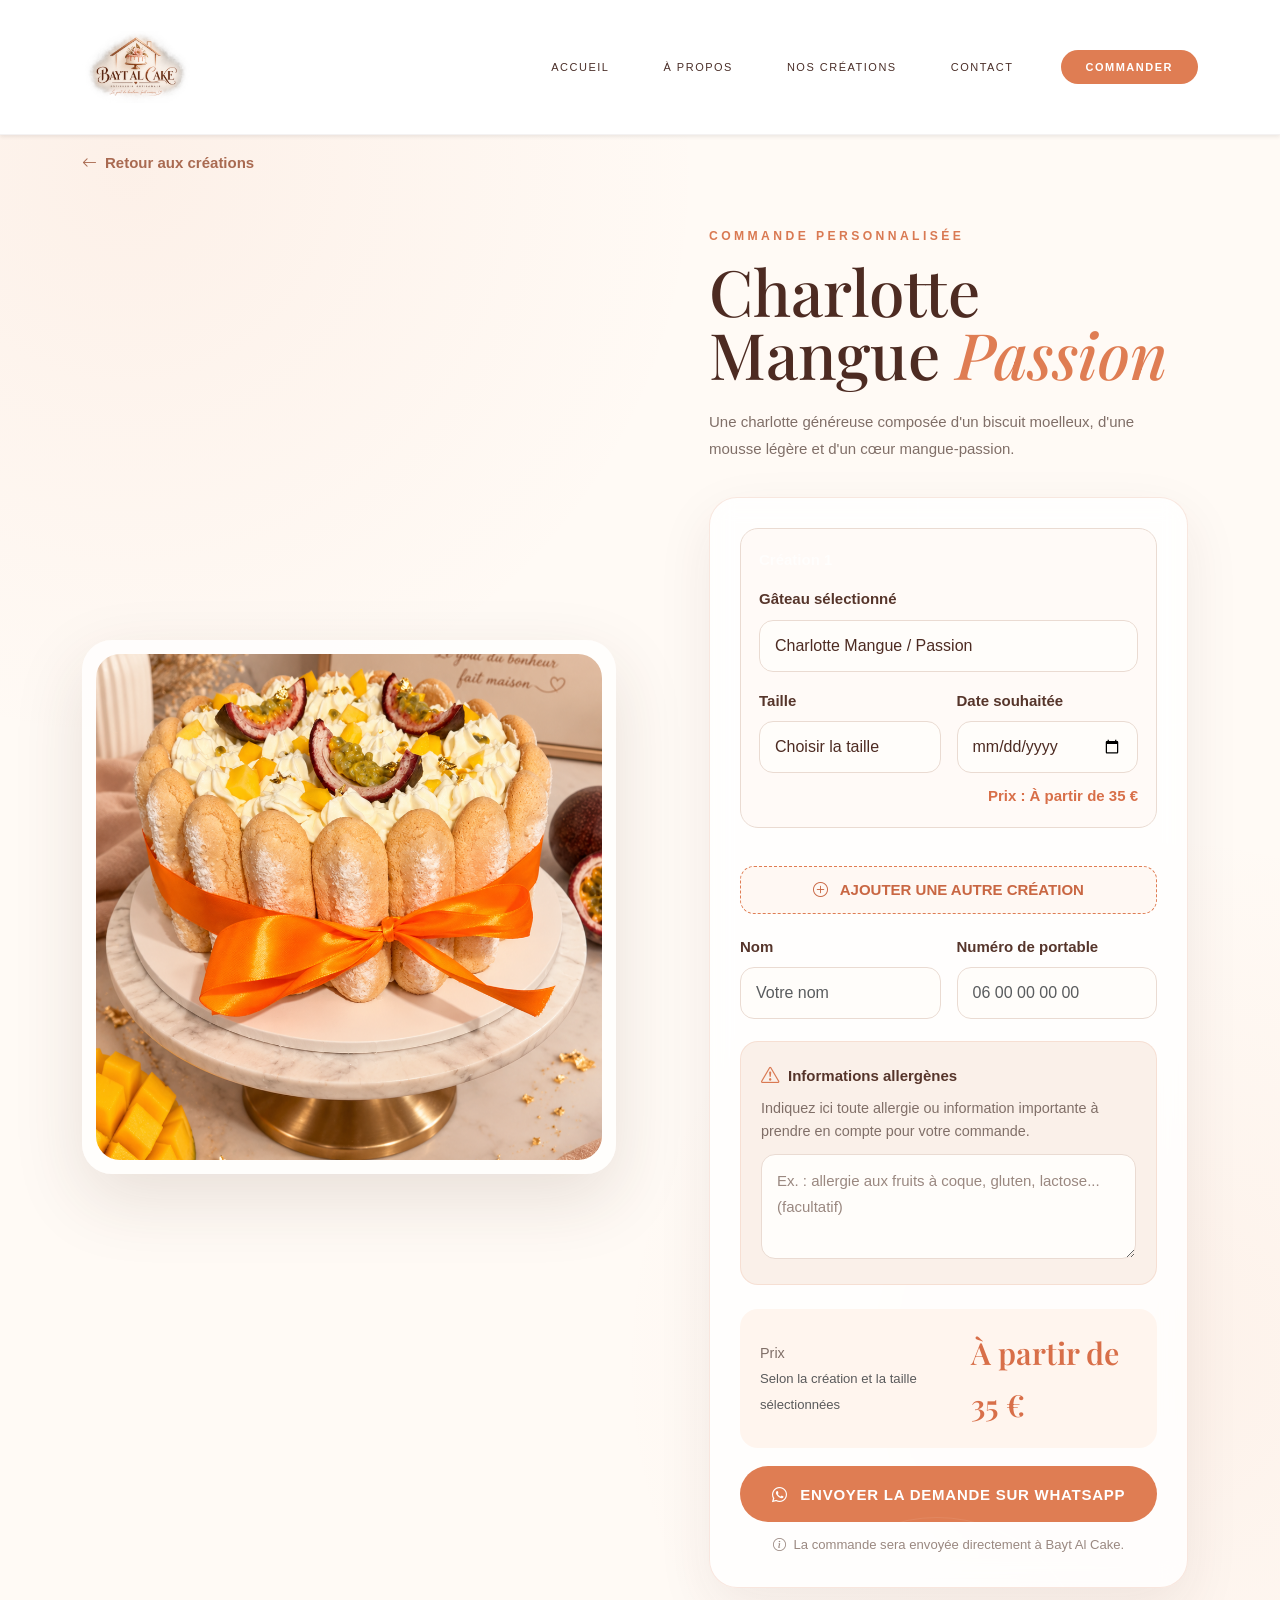
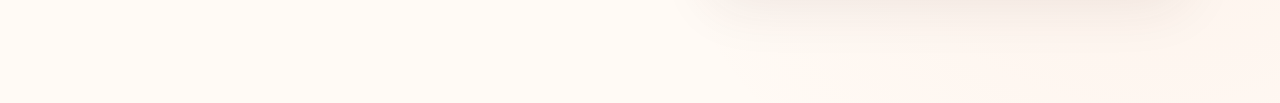
==== gateau.html @ a6022ed3 "Initial commit - Bayt Al Cake" ====
<!DOCTYPE html>
<html lang="fr">

<head>
    <meta charset="UTF-8">
    <meta name="viewport" content="width=device-width, initial-scale=1.0">

    <title>Commander un gâteau | Bayt Al Cake</title>
    <meta name="description"
        content="Personnalisez votre gâteau Bayt Al Cake : parfum, taille et coordonnées. Envoyez votre demande directement par WhatsApp.">
    <meta name="robots" content="index, follow">

    <!-- Bootstrap -->
    <link href="https://cdn.jsdelivr.net/npm/bootstrap@5.3.3/dist/css/bootstrap.min.css" rel="stylesheet">

    <!-- Icônes Bootstrap -->
    <link href="https://cdn.jsdelivr.net/npm/bootstrap-icons@1.11.3/font/bootstrap-icons.css" rel="stylesheet">

    <!-- Police -->
    <link rel="preconnect" href="https://fonts.googleapis.com">
    <link rel="preconnect" href="https://fonts.gstatic.com" crossorigin>
    <link
        href="https://fonts.googleapis.com/css2?family=DM+Sans:wght@400;500;600;700&family=Playfair+Display:ital,wght@400;500;600&display=swap"
        rel="stylesheet">

    <!-- CSS du site -->
    <link rel="stylesheet" href="css/style.css">

    <style>
        /* Styles spécifiques à la page gâteau */
        .cake-page {
            min-height: 100vh;
            background:
                radial-gradient(circle at 10% 10%, rgba(225, 127, 82, .08), transparent 30%),
                radial-gradient(circle at 90% 80%, rgba(225, 127, 82, .07), transparent 30%),
                #fffaf5;
        }

        .cake-detail {
            padding: 150px 0 90px;
        }

        .cake-image-wrap {
            position: relative;
            border-radius: 30px;
            padding: 14px;
            background: rgba(255, 255, 255, .75);
            box-shadow: 0 25px 70px rgba(77, 43, 34, .13);
            transform-style: preserve-3d;
            transition: transform .5s ease, box-shadow .5s ease;
        }

        .cake-image-wrap:hover {
            transform: perspective(1200px) rotateY(-3deg) rotateX(2deg) translateY(-5px);
            box-shadow: 0 35px 90px rgba(77, 43, 34, .18);
        }

        .cake-image {
            width: 100%;
            aspect-ratio: 1 / 1;
            object-fit: cover;
            display: block;
            border-radius: 24px;
        }

        .cake-info {
            padding: 25px 10px 25px 45px;
        }

        .eyebrow {
            color: #d97952;
            letter-spacing: .28em;
            text-transform: uppercase;
            font-size: .76rem;
            font-weight: 700;
        }

        .cake-title {
            font-family: "Playfair Display", serif;
            color: #4d2b22;
            font-size: clamp(2.7rem, 5vw, 4.8rem);
            line-height: .98;
            margin: 14px 0 22px;
        }

        .cake-title span {
            color: #df7d53;
            font-style: italic;
        }

        .cake-description {
            color: #806f68;
            line-height: 1.8;
            max-width: 580px;
        }

        .order-card {
            margin-top: 35px;
            padding: 30px;
            border: 1px solid rgba(217, 121, 82, .18);
            border-radius: 28px;
            background: rgba(255, 255, 255, .82);
            box-shadow: 0 20px 55px rgba(77, 43, 34, .08);
            backdrop-filter: blur(12px);
        }

        .form-label {
            color: #56352b;
            font-weight: 600;
            margin-bottom: 8px;
        }

        .form-control,
        .form-select {
            min-height: 52px;
            border: 1px solid #eadbd2;
            border-radius: 14px;
            background: #fffdfa;
            color: #4d2b22;
            padding: 12px 15px;
        }

        .form-control:focus,
        .form-select:focus {
            border-color: #df7d53;
            box-shadow: 0 0 0 .2rem rgba(223, 125, 83, .12);
        }

        .price-box {
            display: flex;
            align-items: center;
            justify-content: space-between;
            gap: 20px;
            margin-top: 24px;
            padding: 18px 20px;
            border-radius: 18px;
            background: #fff5ee;
        }

        .price-label {
            color: #806f68;
            font-size: .9rem;
        }

        .price-value {
            color: #d86f49;
            font-family: "Playfair Display", serif;
            font-size: 1.9rem;
            font-weight: 600;
        }

        .whatsapp-btn {
            width: 100%;
            min-height: 56px;
            margin-top: 18px;
            border: 0;
            border-radius: 999px;
            background: #df7d53;
            color: #fff;
            font-weight: 700;
            letter-spacing: .05em;
            transition: transform .25s ease, box-shadow .25s ease, background .25s ease;
        }

        .whatsapp-btn:hover {
            background: #cf6c48;
            color: #fff;
            transform: translateY(-2px);
            box-shadow: 0 14px 30px rgba(207, 108, 72, .25);
        }

        .back-link {
            display: inline-flex;
            align-items: center;
            gap: 8px;
            color: #a96a51;
            text-decoration: none;
            font-weight: 600;
            margin-bottom: 25px;
        }

        .back-link:hover {
            color: #d86f49;
        }

        .required-note {
            color: #9a8880;
            font-size: .82rem;
            margin-top: 12px;
            text-align: center;
        }


        .allergen-box {
            margin-top: 22px;
            padding: 18px 20px;
            border-radius: 18px;
            background: #faf0e9;
            border: 1px solid rgba(217, 121, 82, .14);
        }

        .allergen-title {
            display: flex;
            align-items: center;
            gap: 9px;
            color: #56352b;
            font-weight: 700;
            margin-bottom: 6px;
        }

        .allergen-title i {
            color: #d97952;
        }

        .allergen-text {
            margin: 0;
            color: #806f68;
            line-height: 1.6;
            font-size: .9rem;
        }

        .hidden-field {
            display: none !important;
        }

        /* Commande groupée */
        .order-items {
            display: flex;
            flex-direction: column;
            gap: 14px;
            margin-top: 22px;
        }

        .order-item {
            position: relative;
            padding: 18px;
            border: 1px solid #eadbd2;
            border-radius: 18px;
            background: #fffaf7;
        }

        .order-item-header {
            display: flex;
            align-items: center;
            justify-content: space-between;
            gap: 12px;
            margin-bottom: 14px;
        }

        .order-item-title {
            color: #56352b;
            font-weight: 700;
            margin: 0;
        }

        .remove-item-btn {
            width: 34px;
            height: 34px;
            border: 1px solid #eadbd2;
            border-radius: 50%;
            background: #fff;
            color: #a96a51;
            display: inline-flex;
            align-items: center;
            justify-content: center;
            transition: .2s ease;
        }

        .remove-item-btn:hover {
            background: #fff0e8;
            color: #cf6c48;
            transform: scale(1.05);
        }

        .add-item-btn {
            width: 100%;
            min-height: 48px;
            margin-top: 16px;
            border: 1px dashed #df7d53;
            border-radius: 14px;
            background: #fff8f3;
            color: #c96743;
            font-weight: 700;
            transition: .2s ease;
        }

        .add-item-btn:hover {
            background: #fff0e8;
            transform: translateY(-1px);
        }

        .order-total-line {
            display: flex;
            align-items: center;
            justify-content: space-between;
            gap: 15px;
            margin-top: 14px;
            padding: 12px 2px 0;
            border-top: 1px solid #eadbd2;
            color: #806f68;
            font-size: .9rem;
        }

        .order-total-line strong {
            color: #d86f49;
            font-family: "Playfair Display", serif;
            font-size: 1.35rem;
        }

        .item-price {
            margin-top: 10px;
            color: #d86f49;
            font-weight: 700;
            text-align: right;
        }

        .add-product-picker {
            margin-top: 14px;
            padding: 16px;
            border-radius: 16px;
            background: #faf0e9;
            border: 1px solid rgba(217, 121, 82, .14);
        }

        .add-product-picker label {
            color: #56352b;
            font-weight: 600;
            margin-bottom: 8px;
        }

        @media (max-width: 991.98px) {
            .cake-detail {
                padding-top: 120px;
            }

            .cake-info {
                padding: 35px 0 0;
            }
        }

        @media (max-width: 575.98px) {
            .cake-detail {
                padding: 105px 0 60px;
            }

            .order-card {
                padding: 22px;
            }

            .cake-title {
                font-size: 3rem;
            }
        }
    </style>
</head>

<body class="cake-page">

    <!-- NAVIGATION -->
    <nav class="navbar navbar-expand-lg fixed-top bg-white shadow-sm" id="mainNavbar">
        <div class="container py-2">

            <a class="navbar-brand d-flex align-items-center" href="index.html" aria-label="Bayt Al Cake - Accueil">
                <img src="images/logo.png" alt="Bayt Al Cake - Pâtisserie fait maison" height="72"
                    style="width:auto; object-fit:contain;">
            </a>

            <button class="navbar-toggler" type="button" data-bs-toggle="collapse" data-bs-target="#navbarContent"
                aria-controls="navbarContent" aria-expanded="false" aria-label="Ouvrir le menu">
                <span class="navbar-toggler-icon"></span>
            </button>

            <div class="collapse navbar-collapse" id="navbarContent">
                <ul class="navbar-nav ms-auto align-items-lg-center gap-lg-4">
                    <li class="nav-item">
                        <a class="nav-link" href="index.html">Accueil</a>
                    </li>
                    <li class="nav-item">
                        <a class="nav-link" href="index.html#apropos">À propos</a>
                    </li>
                    <li class="nav-item">
                        <a class="nav-link" href="index.html#creations">Nos créations</a>
                    </li>
                    <li class="nav-item">
                        <a class="nav-link" href="index.html#contact">Contact</a>
                    </li>
                    <li class="nav-item ms-lg-2 mt-2 mt-lg-0">
                        <a class="btn rounded-pill px-4 py-2 fw-bold" href="#commande"
                            style="background:#df7d53;color:#fff;">
                            Commander
                        </a>
                    </li>
                </ul>
            </div>
        </div>
    </nav>

    <main class="cake-detail">
        <div class="container">

            <a href="index.html#creations" class="back-link">
                <i class="bi bi-arrow-left"></i>
                Retour aux créations
            </a>

            <div class="row align-items-center g-5">

                <!-- PHOTO -->
                <div class="col-lg-6">
                    <div class="cake-image-wrap">
                        <img id="cakeImage" class="cake-image" src="images/gateaux/charlotte-mangue-passion.png"
                            alt="Charlotte Mangue Passion Bayt Al Cake">
                    </div>
                </div>

                <!-- INFORMATIONS + FORMULAIRE -->
                <div class="col-lg-6">
                    <div class="cake-info">

                        <div class="eyebrow">Commande personnalisée</div>

                        <h1 class="cake-title" id="cakeTitle">
                            Charlotte <span>Mangue / Passion</span>
                        </h1>

                        <p class="cake-description" id="cakeDescription">
                            Une charlotte généreuse composée d'un biscuit moelleux,
                            d'une mousse légère et d'un cœur mangue-passion.
                        </p>

                        <div class="order-card" id="commande">
                            <form id="cakeOrderForm">

                                <!-- Création principale -->
                                <div class="order-item" id="mainOrderItem">
                                    <div class="order-item-header">
                                        <p class="order-item-title mb-0">Création 1</p>
                                    </div>

                                    <div class="mb-3">
                                        <label for="selectedCake" class="form-label">Gâteau sélectionné</label>
                                        <input type="text" class="form-control" id="selectedCake" name="gateau"
                                            value="Charlotte Mangue / Passion" readonly>
                                    </div>

                                    <div class="row g-3">
                                        <div class="col-md-6" id="sizeGroup">
                                            <label for="size" class="form-label">Taille</label>
                                            <select class="form-select" id="size" name="taille" required>
                                                <option value="">Choisir la taille</option>
                                                <option value="6-8 parts" data-price="35">6-8 parts — 35 €</option>
                                                <option value="10-12 parts" data-price="45">10-12 parts — 45 €</option>
                                                <option value="16-18 parts" data-price="55">16-18 parts — 55 €</option>
                                            </select>
                                        </div>

                                        <div class="col-md-6 d-none" id="quantityGroup">
                                            <label for="quantity" class="form-label">Nombre de verrines</label>
                                            <input type="number" class="form-control" id="quantity" name="quantite"
                                                min="20" step="1" placeholder="Minimum 20 verrines">
                                            <div class="form-hint">1,50 € la pièce · minimum 20 pièces</div>
                                        </div>

                                        <div class="col-md-6">
                                            <label for="deliveryDate" class="form-label">Date souhaitée</label>
                                            <input type="date" class="form-control" id="deliveryDate" name="date" required>
                                        </div>
                                    </div>

                                    <div class="item-price" id="mainItemPrice">Prix : À partir de 35 €</div>
                                </div>

                                <!-- Créations supplémentaires -->
                                <div id="additionalItems" class="order-items"></div>

                                <button type="button" class="add-item-btn" id="addItemBtn">
                                    <i class="bi bi-plus-circle me-2"></i>
                                    AJOUTER UNE AUTRE CRÉATION
                                </button>

                                <!-- COORDONNÉES -->
                                <div class="row g-3 mt-1">
                                    <div class="col-md-6">
                                        <label for="customerName" class="form-label">Nom</label>
                                        <input type="text" class="form-control" id="customerName" name="nom"
                                            placeholder="Votre nom" autocomplete="name" required>
                                    </div>

                                    <div class="col-md-6">
                                        <label for="phone" class="form-label">Numéro de portable</label>
                                        <input type="tel" class="form-control" id="phone" name="telephone"
                                            placeholder="06 00 00 00 00" autocomplete="tel" inputmode="tel" required>
                                    </div>
                                </div>

                                <!-- INFORMATIONS ALLERGÈNES -->
                                <div class="allergen-box">
                                    <div class="allergen-title">
                                        <i class="bi bi-exclamation-triangle"></i>
                                        <span>Informations allergènes</span>
                                    </div>

                                    <span class="allergen-help">
                                        Indiquez ici toute allergie ou information importante à prendre en compte pour
                                        votre commande.
                                    </span>

                                    <textarea id="allergenInfo" name="allergenes" class="allergen-input"
                                        placeholder="Ex. : allergie aux fruits à coque, gluten, lactose... (facultatif)"
                                        rows="3"></textarea>
                                </div>

                                <!-- PRIX TOTAL -->
                                <div class="price-box">
                                    <div>
                                        <div class="price-label">Prix</div>
                                        <small class="text-muted" id="priceSubtext">Selon les créations sélectionnées</small>
                                    </div>

                                    <div class="price-value" id="priceDisplay">
                                        À partir de 35 €
                                    </div>
                                </div>

                                <button type="submit" class="whatsapp-btn">
                                    <i class="bi bi-whatsapp me-2"></i>
                                    ENVOYER LA DEMANDE SUR WHATSAPP
                                </button>

                                <div class="required-note">
                                    <i class="bi bi-info-circle me-1"></i>
                                    La commande sera envoyée directement à Bayt Al Cake.
                                </div>

                            </form>
                        </div>

                    </div>
                </div>
            </div>
        </div>
    </main>

    <!-- Bootstrap JS -->
    <script src="https://cdn.jsdelivr.net/npm/bootstrap@5.3.3/dist/js/bootstrap.bundle.min.js"></script>

    <!-- JS du site -->
    <script src="js/script.js"></script>

    <!-- Fonctionnement de la page gâteau -->
    <script>
        document.addEventListener("DOMContentLoaded", () => {

            const products = {
                "Charlotte Mangue / Passion": {
                    type: "cake",
                    image: "images/gateaux/charlotte-mangue-passion.png",
                    description: "Une charlotte généreuse composée d'un biscuit moelleux, d'une mousse légère et d'un cœur mangue-passion."
                },
                "Charlotte Pistache / Framboise": {
                    type: "cake",
                    image: "images/gateaux/charlotte-pistache-framboise.png",
                    description: "Une charlotte délicate associant la douceur de la pistache à la fraîcheur de la framboise."
                },
                "Charlotte Fruits Rouges": {
                    type: "cake",
                    image: "images/gateaux/charlotte-fruits-rouges.png",
                    description: "Une création fruitée et généreuse autour de la vanille et d'un mélange de fruits rouges."
                },
                "Charlotte Fraise": {
                    type: "cake",
                    image: "images/gateaux/charlotte-fraisier.png",
                    description: "Une charlotte fraîche et gourmande à la vanille, accompagnée de fraises fraîches."
                },
                "Charlotte Spéculoos": {
                    type: "cake",
                    image: "images/gateaux/charlotte-speculoos.png",
                    description: "Une charlotte gourmande aux notes de spéculoos."
                },
                "Fraisier": {
                    type: "fixedCake",
                    image: "images/gateaux/fraisier.png",
                    description: "Un fraisier généreux et gourmand aux fraises fraîches et à la crème légère."
                },
                "Framboisier": {
                    type: "fixedCake",
                    image: "images/gateaux/framboisier.png",
                    description: "Un framboisier fruité et gourmand aux framboises fraîches et à la crème légère."
                },
                "Verrine Mangue": {
                    type: "verrine",
                    image: "images/gateaux/verrine-mangue.png",
                    description: "Une verrine légère et fruitée à la mangue, idéale pour une pause gourmande."
                },
                "Verrine Spéculoos": {
                    type: "verrine",
                    image: "images/gateaux/verrine-speculoos.png",
                    description: "Une verrine onctueuse associant crème mascarpone et éclats de spéculoos."
                },
                "Verrine Oreo": {
                    type: "verrine",
                    image: "images/gateaux/verrine-oreo.png",
                    description: "Une verrine ultra gourmande à la crème vanillée et aux biscuits Oreo."
                },
                "Verrine Framboise": {
                    type: "verrine",
                    image: "images/gateaux/verrine-framboise.png",
                    description: "Une verrine fraîche et délicate à la crème légère et aux framboises fraîches."
                }
,
                "Verrine Chocolat": {
                    type: "verrine",
                    image: "images/gateaux/verrine-chocolat.png",
                    description: "Une verrine gourmande au chocolat et à la chantilly maison."
                },
                "Verrine Pistache": {
                    type: "verrine",
                    image: "images/gateaux/verrine-pistache.png",
                    description: "Une verrine douce et gourmande aux délicates notes de pistache."
                },
                "Verrine Coco": {
                    type: "verrine",
                    image: "images/gateaux/verrine-coco.png",
                    description: "Une verrine onctueuse aux délicates saveurs de coco."
                },
                "Verrine Fraise": {
                    type: "verrine",
                    image: "images/gateaux/verrine-fraise.png",
                    description: "Une verrine fraîche et fruitée aux notes délicates de fraise."
                }
            };

            const params = new URLSearchParams(window.location.search);
            const requestedCake = params.get("produit") || params.get("gateau");
            const defaultProduct = "Charlotte Mangue / Passion";
            const initialProduct = products[requestedCake] ? requestedCake : defaultProduct;

            const cakeImage = document.getElementById("cakeImage");
            const cakeTitle = document.getElementById("cakeTitle");
            const cakeDescription = document.getElementById("cakeDescription");
            const selectedCake = document.getElementById("selectedCake");
            const size = document.getElementById("size");
            const sizeGroup = document.getElementById("sizeGroup");
            const quantity = document.getElementById("quantity");
            const quantityGroup = document.getElementById("quantityGroup");
            const deliveryDate = document.getElementById("deliveryDate");
            const mainItemPrice = document.getElementById("mainItemPrice");
            const priceDisplay = document.getElementById("priceDisplay");
            const priceSubtext = document.getElementById("priceSubtext");
            const additionalItems = document.getElementById("additionalItems");
            const addItemBtn = document.getElementById("addItemBtn");
            const form = document.getElementById("cakeOrderForm");

            // Date minimale : aujourd'hui.
            const today = new Date();
            const localToday = new Date(today.getTime() - today.getTimezoneOffset() * 60000)
                .toISOString()
                .split("T")[0];
            deliveryDate.min = localToday;

            const charlotteAllergens = `
                <strong>Allergènes – Charlottes</strong>
                <p>Nos charlottes sont préparées avec :</p>
                <ul>
                    <li>🌾 <strong>Gluten :</strong> présent dans les biscuits cuillères.</li>
                    <li>🥚 <strong>Œufs :</strong> présents dans les biscuits cuillères.</li>
                    <li>🥛 <strong>Lait et produits laitiers :</strong> présents dans la crème liquide, le mascarpone et éventuellement le sucre vanillé selon sa composition.</li>
                </ul>
                <p class="mb-0">Pour toute allergie ou question concernant la composition d’une charlotte, merci de nous contacter avant toute commande.</p>
            `;

            const verrineAllergens = `
                <strong>Allergènes – Verrines</strong>
                <p>Nos verrines sont préparées avec une chantilly maison à base de :</p>
                <ul>
                    <li>🥛 <strong>Lait et produits laitiers :</strong> crème liquide et mascarpone.</li>
                </ul>
                <p>Les fruits et les coulis varient selon les recettes. Les allergènes éventuels présents dans les coulis dépendent de leur composition.</p>
                <p class="mb-0">Pour toute allergie alimentaire, merci de nous contacter avant de passer commande afin de connaître la composition exacte de la verrine choisie.</p>
            `;

            function applyMainProduct(productName) {
                const product = products[productName] || products[defaultProduct];
                const isVerrine = product.type === "verrine";

                selectedCake.value = productName;
                cakeImage.src = product.image;
                cakeImage.alt = productName;
                cakeDescription.textContent = product.description;

                if (productName.includes("/")) {
                    const parts = productName.split("/");
                    cakeTitle.innerHTML = `${parts[0].trim()} <span>${parts[1].trim()}</span>`;
                } else {
                    const firstSpace = productName.indexOf(" ");
                    if (firstSpace > -1) {
                        cakeTitle.innerHTML = `${productName.substring(0, firstSpace)} <span>${productName.substring(firstSpace + 1)}</span>`;
                    } else {
                        cakeTitle.innerHTML = `<span>${productName}</span>`;
                    }
                }

                if (isVerrine) {
                    sizeGroup.classList.add("hidden-field");
                    size.required = false;
                    size.disabled = false;
                    size.value = "";
                    quantityGroup.classList.remove("d-none");
                    quantity.required = true;
                    quantity.value = "20";
                } else if (product.type === "fixedCake") {
                    // Fraisier et Framboisier : taille unique 8-10 parts.
                    sizeGroup.classList.remove("hidden-field");
                    size.innerHTML = '<option value="8-10 parts" selected>8-10 parts</option>';
                    size.disabled = true;
                    size.required = false;
                    quantityGroup.classList.add("d-none");
                    quantity.required = false;
                    quantity.value = "";
                } else {
                    // Charlottes : tailles disponibles selon les tarifs.
                    sizeGroup.classList.remove("hidden-field");
                    size.disabled = false;
                    size.required = true;
                    size.innerHTML = `
                        <option value="">Choisir la taille</option>
                        <option value="6-8 parts" data-price="35">6-8 parts — 35 €</option>
                        <option value="10-12 parts" data-price="45">10-12 parts — 45 €</option>
                        <option value="16-18 parts" data-price="55">16-18 parts — 55 €</option>
                    `;
                    quantityGroup.classList.add("d-none");
                    quantity.required = false;
                    quantity.value = "";
                }

                updateAllergenText(product.type);
                updatePrices();
            }

            function updateAllergenText(type) {
                const text = document.getElementById("allergenInfo");
                const help = document.querySelector(".allergen-help");
                if (!text || !help) return;

                // Le champ reste libre : on conserve toujours ce que le client a déjà écrit.
                help.textContent = type === "verrine"
                    ? "Indiquez ici toute allergie ou information importante à prendre en compte pour votre commande."
                    : "Indiquez ici toute allergie ou information importante à prendre en compte pour votre commande.";
            }

            function productSelectHTML(selected = "") {
                const options = Object.keys(products)
                    .map(name => `<option value="${escapeHtml(name)}" ${name === selected ? "selected" : ""}>${escapeHtml(name)}</option>`)
                    .join("");
                return `<select class="form-select additional-product-select" aria-label="Choisir une création">
                    <option value="">Choisir une création</option>
                    ${options}
                </select>`;
            }

            function escapeHtml(value) {
                return String(value)
                    .replace(/&/g, "&amp;")
                    .replace(/</g, "&lt;")
                    .replace(/>/g, "&gt;")
                    .replace(/\"/g, "&quot;")
                    .replace(/'/g, "&#039;");
            }

            function itemMarkup(index) {
                return `
                    <div class="order-item additional-order-item" data-index="${index}">
                        <div class="order-item-header">
                            <p class="order-item-title mb-0">Création ${index + 1}</p>
                            <button type="button" class="remove-item-btn" aria-label="Supprimer cette création">
                                <i class="bi bi-x-lg"></i>
                            </button>
                        </div>

                        <div class="mb-3">
                            <label class="form-label">Gâteau / verrine</label>
                            ${productSelectHTML()}
                        </div>

                        <div class="row g-3 item-options"></div>
                        <div class="item-price">Prix : <span class="additional-item-price">À confirmer</span></div>
                    </div>
                `;
            }

            function optionsMarkup(type) {
                if (type === "verrine") {
                    return `
                        <div class="col-md-6">
                            <label class="form-label">Nombre de verrines</label>
                            <input type="number" class="form-control additional-quantity" min="20" step="1" value="20" placeholder="Minimum 20 verrines">
                            <div class="form-hint">1,50 € la pièce · minimum 20 pièces</div>
                        </div>
                    `;
                }

                if (type === "fixedCake") {
                    return `
                        <div class="col-md-6">
                            <label class="form-label">Taille</label>
                            <input type="text" class="form-control" value="8-10 parts" readonly>
                        </div>
                    `;
                }

                return `
                    <div class="col-md-6">
                        <label class="form-label">Taille</label>
                        <select class="form-select additional-size">
                            <option value="">Choisir la taille</option>
                            <option value="6-8 parts" data-price="35">6-8 parts — 35 €</option>
                            <option value="10-12 parts" data-price="45">10-12 parts — 45 €</option>
                            <option value="16-18 parts" data-price="55">16-18 parts — 55 €</option>
                        </select>
                    </div>
                `;
            }

            function getItemPrice(type, sizeValue, quantityValue) {
                if (type === "verrine") {
                    const q = Number(quantityValue);
                    if (!Number.isInteger(q) || q < 20) return null;
                    return q * 1.5;
                }
                const option = [...size.options].find(o => o.value === sizeValue);
                return option?.dataset.price ? Number(option.dataset.price) : null;
            }

            function updateMainItemPrice() {
                const product = products[selectedCake.value] || products[defaultProduct];
                if (product.type === "verrine") {
                    const q = Number(quantity.value);
                    mainItemPrice.textContent = Number.isInteger(q) && q >= 20
                        ? `Prix : ${formatPrice(q * 1.5)}`
                        : "Prix : À partir de 30 €";
                } else if (product.type === "fixedCake") {
                    mainItemPrice.textContent = "Prix : 40 €";
                } else {
                    const option = size.options[size.selectedIndex];
                    mainItemPrice.textContent = option?.dataset.price
                        ? `Prix : ${formatPrice(Number(option.dataset.price))}`
                        : "Prix : À partir de 35 €";
                }
            }

            function updateAdditionalItem(item) {
                const select = item.querySelector(".additional-product-select");
                const optionsContainer = item.querySelector(".item-options");
                const priceElement = item.querySelector(".additional-item-price");
                const product = products[select.value];

                if (!product) {
                    optionsContainer.innerHTML = "";
                    priceElement.textContent = "À confirmer";
                    updatePrices();
                    return;
                }

                optionsContainer.innerHTML = optionsMarkup(product.type);

                const input = optionsContainer.querySelector(".additional-size, .additional-quantity");
                input?.addEventListener("change", () => updatePrices());
                input?.addEventListener("input", () => updatePrices());

                if (product.type === "verrine") {
                    priceElement.textContent = formatPrice(30);
                } else if (product.type === "fixedCake") {
                    priceElement.textContent = formatPrice(40);
                } else {
                    priceElement.textContent = "À partir de 35 €";
                }

                updatePrices();
            }

            function getAdditionalItems() {
                return [...additionalItems.querySelectorAll(".additional-order-item")].map(item => {
                    const productName = item.querySelector(".additional-product-select")?.value || "";
                    const product = products[productName];
                    if (!productName || !product) return { item, valid: false };

                    if (product.type === "verrine") {
                        const q = Number(item.querySelector(".additional-quantity")?.value);
                        const price = Number.isInteger(q) && q >= 20 ? q * 1.5 : null;
                        return { item, valid: price !== null, name: productName, type: product.type, quantity: q, price };
                    }

                    if (product.type === "fixedCake") {
                        return {
                            item,
                            valid: true,
                            name: productName,
                            type: product.type,
                            size: "",
                            price: 40
                        };
                    }

                    const select = item.querySelector(".additional-size");
                    const option = select?.options[select.selectedIndex];
                    const price = option?.dataset.price ? Number(option.dataset.price) : null;
                    return { item, valid: price !== null, name: productName, type: product.type, size: select?.value || "", price };
                });
            }

            function updatePrices() {
                updateMainItemPrice();

                let total = 0;
                let hasUnconfirmed = false;

                const mainProduct = products[selectedCake.value] || products[defaultProduct];
                if (mainProduct.type === "verrine") {
                    const q = Number(quantity.value);
                    if (Number.isInteger(q) && q >= 20) total += q * 1.5;
                    else hasUnconfirmed = true;
                } else if (mainProduct.type === "fixedCake") {
                    total += 40;
                } else {
                    const option = size.options[size.selectedIndex];
                    if (option?.dataset.price) total += Number(option.dataset.price);
                    else hasUnconfirmed = true;
                }

                getAdditionalItems().forEach(data => {
                    if (data.valid) total += data.price;
                    else hasUnconfirmed = true;

                    const priceEl = data.item.querySelector(".additional-item-price");
                    if (priceEl) {
                        if (data.price !== undefined && data.price !== null) {
                            priceEl.textContent = formatPrice(data.price);
                        } else if (data.type === "verrine") {
                            priceEl.textContent = "À partir de 30 €";
                        } else if (data.type === "fixedCake") {
                            priceEl.textContent = "40 €";
                        } else {
                            priceEl.textContent = "À partir de 35 €";
                        }
                    }
                });

                priceDisplay.textContent = hasUnconfirmed
                    ? (total > 0 ? `À partir de ${formatPrice(total)}` : "À partir de 35 €")
                    : formatPrice(total);

                priceSubtext.textContent = additionalItems.children.length
                    ? "Total de la commande groupée"
                    : "Selon la création et la taille sélectionnées";
            }

            function formatPrice(value) {
                return `${Number(value).toFixed(2).replace(/\.00$/, "").replace(".", ",")} €`;
            }

            function addItem() {
                const index = additionalItems.children.length + 1;
                const wrapper = document.createElement("div");
                wrapper.innerHTML = itemMarkup(index);
                const item = wrapper.firstElementChild;
                additionalItems.appendChild(item);

                const select = item.querySelector(".additional-product-select");
                select.addEventListener("change", () => updateAdditionalItem(item));

                item.querySelector(".remove-item-btn").addEventListener("click", () => {
                    item.remove();
                    refreshItemNumbers();
                    updatePrices();
                });

                updatePrices();
                item.scrollIntoView({ behavior: "smooth", block: "center" });
            }

            function refreshItemNumbers() {
                [...additionalItems.children].forEach((item, index) => {
                    const title = item.querySelector(".order-item-title");
                    if (title) title.textContent = `Création ${index + 2}`;
                });
            }

            applyMainProduct(initialProduct);

            size.addEventListener("change", updatePrices);
            quantity.addEventListener("input", updatePrices);
            quantity.addEventListener("change", updatePrices);
            addItemBtn.addEventListener("click", addItem);

            form.addEventListener("submit", event => {
                event.preventDefault();

                // Vérification de la création principale.
                const mainProduct = products[selectedCake.value] || products[defaultProduct];
                if (mainProduct.type === "verrine") {
                    const q = Number(quantity.value);
                    if (!Number.isInteger(q) || q < 20) {
                        quantity.setCustomValidity("Le minimum de commande est de 20 verrines.");
                    } else {
                        quantity.setCustomValidity("");
                    }
                } else if (mainProduct.type === "fixedCake") {
                    quantity.setCustomValidity("");
                } else {
                    quantity.setCustomValidity("");
                }

                const additionalData = getAdditionalItems();
                const invalidAdditional = additionalData.find(data => !data.valid);
                if (invalidAdditional) {
                    alert("Merci de choisir une création et ses options pour chaque ajout.");
                    invalidAdditional.item.querySelector(".additional-product-select")?.focus();
                    return;
                }

                if (!form.checkValidity()) {
                    form.reportValidity();
                    return;
                }

                const name = document.getElementById("customerName").value.trim();
                const phone = document.getElementById("phone").value.trim();
                const requestedDate = deliveryDate.value.split("-").reverse().join("/");
                const allergenInfo = document.getElementById("allergenInfo").value.trim();

                const mainOption = size.options[size.selectedIndex];
                const mainQuantity = Number(quantity.value);
                const mainPrice = mainProduct.type === "verrine"
                    ? mainQuantity * 1.5
                    : mainProduct.type === "fixedCake"
                        ? 40
                        : Number(mainOption?.dataset.price);

                let message = `Bonjour Bayt Al Cake\n\nJe souhaite faire une demande de commande :\n\nCréation 1 : ${selectedCake.value}`;

                if (mainProduct.type === "verrine") {
                    message += `\nNombre de verrines : ${mainQuantity}\nPrix : ${formatPrice(mainPrice)} (1,50 € / pièce)`;
                } else if (mainProduct.type === "fixedCake") {
                    message += `\nTaille : 8-10 parts\nPrix : ${formatPrice(mainPrice)}`;
                } else {
                    message += `\nTaille : ${size.value}\nPrix : ${formatPrice(mainPrice)}`;
                }

                additionalData.forEach((data, index) => {
                    message += `\n\nCréation ${index + 2} : ${data.name}`;
                    if (data.type === "verrine") {
                        message += `\nNombre de verrines : ${data.quantity}\nPrix : ${formatPrice(data.price)} (1,50 € / pièce)`;
                    } else if (data.type === "fixedCake") {
                        message += `\nTaille : 8-10 parts\nPrix : ${formatPrice(data.price)}`;
                    } else {
                        message += `\nTaille : ${data.size}\nPrix : ${formatPrice(data.price)}`;
                    }
                });

                const total = mainPrice + additionalData.reduce((sum, data) => sum + data.price, 0);
                message += `\n\nPrix total : ${formatPrice(total)}\nDate souhaitée : ${requestedDate}\n\nNom : ${name}\nTéléphone : ${phone}\n\nAllergènes / informations : ${allergenInfo || "Aucune allergie ou information particulière signalée."}`;

                const whatsappNumber = "33674774139";
                const whatsappURL = `https://wa.me/${whatsappNumber}?text=${encodeURIComponent(message)}`;
                window.open(whatsappURL, "_blank", "noopener,noreferrer");
            });
        });
    </script>

</body>

</html>
---- css/style.css ----
/* ============================================================
   BAYT AL CAKE
   STYLE PRINCIPAL
============================================================ */


/* ============================================================
   VARIABLES
============================================================ */

:root {

    --cream: #f3e5d5;
    --cream-dark: #e6d3bf;
    --white: #fffaf4;

    --orange: #d9825b;
    --orange-light: #e9a27f;
    --orange-dark: #b96543;

    --brown: #4a2e28;
    --brown-light: #76544b;

    --gold: #c59b63;

    --text: #4a3934;
    --text-light: #7c6b64;

    --border: rgba(74, 46, 40, 0.12);

    --shadow-soft:
        0 20px 50px rgba(74, 46, 40, 0.10);

    --shadow-medium:
        0 30px 70px rgba(74, 46, 40, 0.16);

    --shadow-3d:
        0 35px 70px rgba(74, 46, 40, 0.22);

    --transition:
        all 0.45s cubic-bezier(0.22, 1, 0.36, 1);

    --title-font:
        "Cormorant Garamond", serif;

    --body-font:
        "Montserrat", sans-serif;
}


/* ============================================================
   RESET
============================================================ */

* {
    margin: 0;
    padding: 0;
    box-sizing: border-box;
}

html {
    scroll-behavior: smooth;
}

body {
    background: var(--cream);
    color: var(--text);
    font-family: var(--body-font);
    font-size: 15px;
    line-height: 1.7;
    overflow-x: hidden;
}

img {
    max-width: 100%;
    display: block;
}

a {
    color: inherit;
    text-decoration: none;
}

button,
a {
    -webkit-tap-highlight-color: transparent;
}


/* ============================================================
   TYPOGRAPHY
============================================================ */

h1,
h2,
h3,
h4,
h5,
h6 {
    font-family: var(--title-font);
    color: var(--brown);
    line-height: 1.05;
}

p {
    color: var(--text-light);
}


/* ============================================================
   GENERAL
============================================================ */

.section-padding {
    padding: 120px 0;
}

.section-label {
    display: inline-block;

    margin-bottom: 18px;

    color: var(--orange-dark);

    font-size: 11px;
    font-weight: 600;

    letter-spacing: 4px;

    text-transform: uppercase;
}

.section-title {
    margin-bottom: 25px;

    font-size: clamp(42px, 5vw, 68px);
    font-weight: 500;
}

.section-title span {
    display: block;
    color: var(--orange);
    font-style: italic;
}

.section-heading {
    max-width: 760px;
    margin: 0 auto 80px;
}

.section-heading p {
    max-width: 600px;
    margin: 0 auto;
}


/* ============================================================
   BUTTONS
============================================================ */

.btn {
    border-radius: 50px;

    padding: 14px 28px;

    font-family: var(--body-font);
    font-size: 11px;
    font-weight: 600;

    letter-spacing: 1.5px;

    text-transform: uppercase;

    transition: var(--transition);
}

.btn-cake {
    background: var(--orange);
    border: 1px solid var(--orange);

    color: var(--white);

    box-shadow:
        0 12px 30px rgba(217, 130, 91, 0.25);
}

.btn-cake:hover {
    background: var(--orange-dark);
    border-color: var(--orange-dark);

    color: var(--white);

    transform: translateY(-4px);

    box-shadow:
        0 18px 40px rgba(185, 101, 67, 0.30);
}

.btn-outline-cake {
    background: transparent;

    border: 1px solid var(--orange);

    color: var(--orange-dark);
}

.btn-outline-cake:hover {
    background: var(--orange);

    color: var(--white);

    transform: translateY(-4px);
}


/* ============================================================
   NAVBAR
============================================================ */

.navbar {
    padding: 18px 0;

    background:
        rgba(255, 250, 244, 0.78);

    backdrop-filter: blur(18px);
    -webkit-backdrop-filter: blur(18px);

    border-bottom:
        1px solid rgba(74, 46, 40, 0.06);

    z-index: 1000;

    transition: var(--transition);
}

.navbar-brand {
    display: flex;
    align-items: center;
}

.navbar-logo {
    width: 115px;
    height: auto;

    transition: var(--transition);
}

.navbar-logo:hover {
    transform: scale(1.04);
}

.navbar-nav {
    gap: 10px;
}

.nav-link {
    position: relative;

    padding: 8px 15px !important;

    color: var(--brown) !important;

    font-size: 11px;
    font-weight: 500;

    letter-spacing: 1.5px;

    text-transform: uppercase;

    transition: var(--transition);
}

.nav-link::after {
    content: "";

    position: absolute;

    left: 15px;
    right: 15px;
    bottom: 1px;

    height: 1px;

    background: var(--orange);

    transform:
        scaleX(0);

    transform-origin: center;

    transition: var(--transition);
}

.nav-link:hover,
.nav-link.active {
    color: var(--orange-dark) !important;
}

.nav-link:hover::after,
.nav-link.active::after {
    transform: scaleX(1);
}

.navbar-toggler {
    border: 1px solid var(--border);

    border-radius: 50%;

    width: 45px;
    height: 45px;

    padding: 9px;
}

.navbar-toggler:focus {
    box-shadow: none;
}


/* ============================================================
   HERO
============================================================ */

.hero-section {
    position: relative;

    min-height: 100vh;

    display: flex;
    align-items: center;

    overflow: hidden;

    background:
        radial-gradient(
            circle at 80% 40%,
            rgba(233, 162, 127, 0.16),
            transparent 35%
        ),

        linear-gradient(
            135deg,
            var(--cream) 0%,
            #f9eee2 50%,
            var(--cream-dark) 100%
        );
}

.hero-section::before {
    content: "";

    position: absolute;

    width: 600px;
    height: 600px;

    top: -280px;
    left: -280px;

    border-radius: 50%;

    background:
        rgba(217, 130, 91, 0.06);

    filter: blur(2px);
}


/* ============================================================
   HERO DECORATIONS
============================================================ */

.hero-decoration {
    position: absolute;

    border-radius: 50%;

    pointer-events: none;

    animation:
        floatingDecoration 7s ease-in-out infinite;
}

.hero-decoration-one {
    width: 18px;
    height: 18px;

    top: 27%;
    left: 8%;

    background: var(--orange);

    opacity: 0.35;
}

.hero-decoration-two {
    width: 35px;
    height: 35px;

    top: 20%;
    right: 10%;

    border: 1px solid var(--gold);

    opacity: 0.5;

    animation-delay: 1.5s;
}

.hero-decoration-three {
    width: 12px;
    height: 12px;

    bottom: 20%;
    right: 42%;

    background: var(--gold);

    opacity: 0.4;

    animation-delay: 3s;
}

@keyframes floatingDecoration {

    0%,
    100% {
        transform: translate3d(0, 0, 0);
    }

    50% {
        transform: translate3d(0, -20px, 0);
    }
}


/* ============================================================
   HERO CONTENT
============================================================ */

.hero-content {
    position: relative;

    z-index: 3;

    padding-top: 40px;
}

.hero-subtitle {
    display: inline-block;

    margin-bottom: 20px;

    color: var(--orange-dark);

    font-size: 11px;
    font-weight: 600;

    letter-spacing: 5px;
}

.hero-content h1 {
    margin-bottom: 25px;

    font-size:
        clamp(75px, 10vw, 150px);

    font-weight: 500;

    letter-spacing: -4px;
}

.hero-content h1 span {
    display: block;

    color: var(--orange);

    font-style: italic;

    transform:
        translateX(35px);
}

.hero-description {
    max-width: 500px;

    margin-bottom: 35px;

    font-size: 16px;
    line-height: 1.9;
}

.hero-buttons {
    display: flex;

    flex-wrap: wrap;

    gap: 15px;
}


/* ============================================================
   HERO VISUAL
============================================================ */

.hero-visual {
    position: relative;

    display: flex;

    align-items: center;
    justify-content: center;

    min-height: 650px;

    perspective: 1400px;
}

.hero-image-card {
    position: relative;

    width: min(480px, 90%);

    padding: 15px;

    background:
        rgba(255, 248, 239, 0.72);

    border:
        1px solid rgba(255, 255, 255, 0.9);

    border-radius: 250px 250px 25px 25px;

    box-shadow:
        var(--shadow-3d);

    transform:
        rotateY(-8deg)
        rotateX(3deg)
        rotateZ(2deg);

    transition:
        transform 0.8s cubic-bezier(0.22, 1, 0.36, 1);

    animation:
        heroFloat 6s ease-in-out infinite;

    z-index: 2;
}

.hero-image-card:hover {
    transform:
        rotateY(0deg)
        rotateX(0deg)
        rotateZ(0deg)
        translateY(-10px);
}

.hero-image-inner {
    position: relative;

    overflow: hidden;

    border-radius:
        235px 235px 18px 18px;
}

.hero-image {
    width: 100%;
    height: 580px;

    object-fit: cover;

    transition:
        transform 1s cubic-bezier(0.22, 1, 0.36, 1);
}

.hero-image-card:hover .hero-image {
    transform: scale(1.06);
}

@keyframes heroFloat {

    0%,
    100% {
        transform:
            rotateY(-8deg)
            rotateX(3deg)
            rotateZ(2deg)
            translateY(0);
    }

    50% {
        transform:
            rotateY(-5deg)
            rotateX(5deg)
            rotateZ(1deg)
            translateY(-15px);
    }
}


/* ============================================================
   HERO FLOATING CARD
============================================================ */

.hero-floating-card {
    position: absolute;

    right: 0;
    bottom: 100px;

    display: flex;

    align-items: center;

    gap: 12px;

    padding: 15px 20px;

    background:
        rgba(255, 248, 239, 0.94);

    backdrop-filter: blur(15px);

    border:
        1px solid rgba(255, 255, 255, 0.9);

    border-radius: 15px;

    box-shadow:
        0 20px 50px rgba(74, 46, 40, 0.16);

    z-index: 5;

    animation:
        floatingCard 5s ease-in-out infinite;
}

.floating-icon {
    display: flex;

    align-items: center;
    justify-content: center;

    width: 42px;
    height: 42px;

    border-radius: 50%;

    background:
        rgba(217, 130, 91, 0.12);

    color: var(--orange);

    font-size: 15px;
}

.hero-floating-card strong {
    display: block;

    color: var(--brown);

    font-family: var(--title-font);

    font-size: 17px;
}

.hero-floating-card small {
    display: block;

    color: var(--text-light);

    font-size: 10px;
}

@keyframes floatingCard {

    0%,
    100% {
        transform: translateY(0);
    }

    50% {
        transform: translateY(-12px);
    }
}


/* ============================================================
   SCROLL INDICATOR
============================================================ */

.scroll-indicator {
    position: absolute;

    left: 50%;
    bottom: 25px;

    display: flex;

    flex-direction: column;

    align-items: center;

    gap: 5px;

    color: var(--text-light);

    font-size: 9px;

    letter-spacing: 2px;

    text-transform: uppercase;

    transform:
        translateX(-50%);

    z-index: 5;
}

.scroll-indicator i {
    color: var(--orange);

    font-size: 16px;

    animation:
        scrollArrow 1.8s ease-in-out infinite;
}

@keyframes scrollArrow {

    0%,
    100% {
        transform: translateY(0);
    }

    50% {
        transform: translateY(8px);
    }
}


/* ============================================================
   PRESENTATION
============================================================ */

.presentation-section {
    position: relative;

    background: var(--white);

    overflow: hidden;
}

.presentation-section::before {
    content: "";

    position: absolute;

    width: 500px;
    height: 500px;

    right: -250px;
    top: -250px;

    border-radius: 50%;

    background:
        rgba(217, 130, 91, 0.05);
}


/* ============================================================
   PRESENTATION VISUAL
============================================================ */

.presentation-visual {
    position: relative;

    padding: 20px 40px 40px 0;
}

.presentation-image-card {
    position: relative;

    overflow: hidden;

    border-radius:
        25px 120px 25px 25px;

    box-shadow:
        var(--shadow-medium);

    transform:
        perspective(1000px)
        rotateY(5deg)
        rotateZ(-1deg);

    transition: var(--transition);
}

.presentation-image-card:hover {
    transform:
        perspective(1000px)
        rotateY(0)
        rotateZ(0)
        translateY(-8px);
}

.presentation-image-card img {
    width: 100%;
    height: 620px;

    object-fit: cover;

    transition: transform 1s ease;
}

.presentation-image-card:hover img {
    transform: scale(1.05);
}

.presentation-badge {
    position: absolute;

    right: 0;
    bottom: 0;

    display: flex;

    align-items: center;

    gap: 12px;

    padding: 18px 25px;

    background: var(--white);

    border-radius: 20px 0 20px 0;

    box-shadow:
        0 15px 40px rgba(74, 46, 40, 0.12);
}

.presentation-badge span {
    display: flex;

    align-items: center;
    justify-content: center;

    width: 40px;
    height: 40px;

    border-radius: 50%;

    background:
        rgba(217, 130, 91, 0.12);

    color: var(--orange);
}

.presentation-badge strong {
    color: var(--brown);

    font-family: var(--title-font);

    font-size: 18px;
}


/* ============================================================
   PRESENTATION CONTENT
============================================================ */

.section-content {
    max-width: 600px;
}

.section-content > p {
    margin-bottom: 20px;

    font-size: 15px;
}

.section-content strong {
    color: var(--brown);
}

.presentation-features {
    margin-top: 35px;
    margin-bottom: 35px;
}

.feature-item {
    display: flex;

    gap: 18px;

    margin-bottom: 25px;
}

.feature-icon {
    flex-shrink: 0;

    display: flex;

    align-items: center;
    justify-content: center;

    width: 48px;
    height: 48px;

    border-radius: 50%;

    background:
        rgba(217, 130, 91, 0.10);

    color: var(--orange);

    font-size: 18px;
}

.feature-item h3 {
    margin-bottom: 4px;

    font-size: 21px;
}

.feature-item p {
    margin: 0;

    font-size: 12px;
}

.text-link {
    display: inline-flex;

    align-items: center;

    gap: 10px;

    color: var(--orange-dark);

    font-size: 11px;
    font-weight: 600;

    letter-spacing: 1.5px;

    text-transform: uppercase;

    transition: var(--transition);
}

.text-link i {
    transition: var(--transition);
}

.text-link:hover {
    color: var(--brown);
}

.text-link:hover i {
    transform: translateX(6px);
}


/* ============================================================
   CATALOGUE
============================================================ */

.catalogue-section {
    background:
        linear-gradient(
            180deg,
            var(--cream) 0%,
            #f9eee2 100%
        );
}

.catalogue-category {
    margin-bottom: 110px;
}

.category-heading {
    display: flex;

    align-items: center;

    gap: 25px;

    margin-bottom: 45px;
}

.category-heading > div {
    display: flex;

    align-items: center;

    gap: 18px;

    white-space: nowrap;
}

.category-number {
    color: var(--orange);

    font-family: var(--title-font);

    font-size: 20px;

    font-style: italic;
}

.category-heading h3 {
    margin: 0;

    font-size: 38px;

    font-weight: 500;
}

.category-line {
    flex: 1;

    height: 1px;

    background:
        rgba(74, 46, 40, 0.12);
}


/* ============================================================
   PRODUCT CARD
============================================================ */

.product-card {
    position: relative;

    height: 100%;

    perspective: 1200px;
}

.product-link {
    display: block;

    height: 100%;

    background: transparent;

    border-radius: 20px;

    transition:
        transform 0.5s cubic-bezier(0.22, 1, 0.36, 1);
}

.product-card:hover .product-link {
    transform:
        translateY(-12px)
        rotateX(2deg);
}

.product-image-wrapper {
    position: relative;

    overflow: hidden;

    aspect-ratio: 0.82;

    border-radius: 20px;

    background:
        var(--cream-dark);

    box-shadow:
        0 15px 35px rgba(74, 46, 40, 0.10);

    transform:
        translateZ(0);

    transition: var(--transition);
}

.product-card:hover .product-image-wrapper {
    box-shadow:
        var(--shadow-3d);

    transform:
        translateZ(20px);
}

.product-image {
    width: 100%;
    height: 100%;

    object-fit: cover;

    transition:
        transform 0.8s cubic-bezier(0.22, 1, 0.36, 1);
}

.product-card:hover .product-image {
    transform: scale(1.08);
}


/* ============================================================
   PRODUCT OVERLAY
============================================================ */

.product-overlay {
    position: absolute;

    inset: 0;

    display: flex;

    align-items: flex-end;

    justify-content: center;

    padding: 25px;

    background:
        linear-gradient(
            to top,
            rgba(74, 46, 40, 0.55),
            transparent 45%
        );

    opacity: 0;

    transition: var(--transition);
}

.product-card:hover .product-overlay {
    opacity: 1;
}

.product-overlay span {
    display: inline-flex;

    align-items: center;

    gap: 10px;

    padding: 10px 18px;

    background:
        rgba(255, 255, 255, 0.92);

    border-radius: 50px;

    color: var(--brown);

    font-size: 10px;
    font-weight: 600;

    letter-spacing: 1px;

    text-transform: uppercase;

    transform:
        translateY(20px);

    transition: var(--transition);
}

.product-card:hover .product-overlay span {
    transform:
        translateY(0);
}

.product-overlay i {
    color: var(--orange);
}


/* ============================================================
   PRODUCT INFO
============================================================ */

.product-info {
    padding: 22px 5px 0;
}

.product-category {
    display: block;

    margin-bottom: 7px;

    color: var(--orange-dark);

    font-size: 9px;
    font-weight: 600;

    letter-spacing: 2px;

    text-transform: uppercase;
}

.product-info h4 {
    margin-bottom: 8px;

    font-size: 27px;

    font-weight: 500;

    transition: var(--transition);
}

.product-card:hover .product-info h4 {
    color: var(--orange-dark);
}

.product-info p {
    margin: 0;

    font-size: 11px;

    line-height: 1.7;
}


/* ============================================================
   FEATURED PRODUCT
============================================================ */

.catalogue-featured {
    margin-top: 40px;
}

.featured-product-image {
    position: relative;

    overflow: hidden;

    border-radius:
        25px 120px 25px 25px;

    box-shadow:
        var(--shadow-medium);

    perspective: 1200px;

    transform:
        rotateY(4deg);

    transition: var(--transition);
}

.featured-product-image:hover {
    transform:
        rotateY(0)
        translateY(-8px);
}

.featured-product-image img {
    width: 100%;
    height: 550px;

    object-fit: cover;

    transition: transform 1s ease;
}

.featured-product-image:hover img {
    transform: scale(1.05);
}

.featured-product-content {
    max-width: 470px;
}

.featured-product-content h3 {
    margin-bottom: 20px;

    font-size: 60px;

    font-weight: 500;
}

.featured-product-content p {
    margin-bottom: 30px;

    font-size: 15px;
}


/* ============================================================
   ORDER SECTION
============================================================ */

.order-section {
    background: var(--white);
}

.order-card {
    position: relative;

    overflow: hidden;

    padding: 70px 75px;

    border-radius: 30px;

    background:
        linear-gradient(
            135deg,
            var(--brown),
            #634139
        );

    box-shadow:
        var(--shadow-medium);
}

.order-card::before {
    content: "";

    position: absolute;

    width: 450px;
    height: 450px;

    right: -180px;
    top: -220px;

    border-radius: 50%;

    border:
        1px solid rgba(255, 255, 255, 0.10);
}

.order-card::after {
    content: "";

    position: absolute;

    width: 300px;
    height: 300px;

    right: 100px;
    bottom: -230px;

    border-radius: 50%;

    border:
        1px solid rgba(255, 255, 255, 0.08);
}

.order-card .section-label {
    color: var(--orange-light);
}

.order-card h2 {
    position: relative;

    margin-bottom: 20px;

    color: var(--white);

    font-size: clamp(42px, 5vw, 65px);

    z-index: 2;
}

.order-card h2 span {
    color: var(--orange-light);

    font-style: italic;
}

.order-card p {
    position: relative;

    max-width: 600px;

    margin: 0;

    color: rgba(255, 255, 255, 0.68);

    z-index: 2;
}

.order-card .btn {
    position: relative;

    z-index: 2;

    color: var(--brown);

    border: none;
}

.order-card .btn:hover {
    color: var(--brown);

    transform: translateY(-4px);
}


/* ============================================================
   CONTACT
============================================================ */

.contact-section {
    background:
        var(--cream);
}

.contact-card {
    display: block;

    height: 100%;

    padding: 40px 25px;

    text-align: center;

    background:
        rgba(255, 248, 239, 0.72);

    border:
        1px solid var(--border);

    border-radius: 20px;

    transition: var(--transition);
}

.contact-card:hover {
    transform:
        translateY(-10px);

    background: var(--white);

    box-shadow:
        var(--shadow-soft);
}

.contact-icon {
    display: flex;

    align-items: center;
    justify-content: center;

    width: 60px;
    height: 60px;

    margin: 0 auto 20px;

    border-radius: 50%;

    background:
        rgba(217, 130, 91, 0.10);

    color: var(--orange);

    font-size: 22px;

    transition: var(--transition);
}

.contact-card:hover .contact-icon {
    background: var(--orange);

    color: var(--white);

    transform:
        rotateY(180deg);
}

.contact-card h3 {
    margin-bottom: 8px;

    font-size: 27px;
}

.contact-card p {
    margin: 0;

    font-size: 11px;
}


/* ============================================================
   FOOTER
============================================================ */

.site-footer {
    padding: 55px 0 25px;

    background:
        #38231f;
}

.footer-logo img {
    width: 125px;

    filter:
        brightness(0)
        invert(1);

    opacity: 0.95;

    transition: var(--transition);
}

.footer-logo img:hover {
    opacity: 1;

    transform:
        scale(1.03);
}

.footer-text {
    margin: 0;

    color:
        rgba(255, 255, 255, 0.55);

    font-size: 11px;
}

.footer-socials {
    display: flex;

    justify-content: flex-end;

    gap: 10px;
}

.footer-socials a {
    display: flex;

    align-items: center;
    justify-content: center;

    width: 42px;
    height: 42px;

    border:
        1px solid rgba(255, 255, 255, 0.12);

    border-radius: 50%;

    color:
        rgba(255, 255, 255, 0.70);

    transition: var(--transition);
}

.footer-socials a:hover {
    background: var(--orange);

    border-color: var(--orange);

    color: var(--white);

    transform:
        translateY(-4px);
}

.footer-bottom {
    margin-top: 45px;
    padding-top: 20px;

    border-top:
        1px solid rgba(255, 255, 255, 0.08);

    text-align: center;
}

.footer-bottom p {
    margin: 0;

    color:
        rgba(255, 255, 255, 0.35);

    font-size: 9px;

    letter-spacing: 1px;
}


/* ============================================================
   3D LIGHT EFFECT
============================================================ */

.product-card::before {
    content: "";

    position: absolute;

    width: 150px;
    height: 150px;

    top: 10%;
    left: 10%;

    border-radius: 50%;

    background:
        radial-gradient(
            circle,
            rgba(255, 255, 255, 0.55),
            transparent 70%
        );

    opacity: 0;

    pointer-events: none;

    z-index: 10;

    transform:
        translate(-50%, -50%);

    transition: opacity 0.3s ease;
}

.product-card:hover::before {
    opacity: 0.7;
}


/* ============================================================
   SELECTION
============================================================ */

::selection {
    background: var(--orange);
    color: var(--white);
}


/* ============================================================
   SCROLLBAR
============================================================ */

::-webkit-scrollbar {
    width: 8px;
}

::-webkit-scrollbar-track {
    background: var(--cream);
}

::-webkit-scrollbar-thumb {
    background: var(--orange);

    border-radius: 20px;
}

::-webkit-scrollbar-thumb:hover {
    background: var(--orange-dark);
}


/* ============================================================
   RESPONSIVE — TABLET
============================================================ */

@media (max-width: 991.98px) {

    .section-padding {
        padding: 90px 0;
    }


    /* Navbar */

    .navbar-collapse {
        margin-top: 20px;

        padding: 20px;

        background:
            rgba(255, 248, 239, 0.97);

        border-radius: 20px;

        box-shadow:
            var(--shadow-soft);
    }

    .navbar-nav {
        gap: 2px;
    }

    .nav-link {
        padding: 12px 10px !important;
    }

    .nav-link::after {
        display: none;
    }


    /* Hero */

    .hero-section {
        min-height: auto;

        padding-top: 120px;
        padding-bottom: 80px;
    }

    .hero-content {
        text-align: center;

        padding-top: 20px;
    }

    .hero-description {
        margin-left: auto;
        margin-right: auto;
    }

    .hero-buttons {
        justify-content: center;
    }

    .hero-content h1 span {
        transform: none;
    }

    .hero-visual {
        min-height: 600px;

        margin-top: 30px;
    }

    .hero-floating-card {
        right: 4%;
    }


    /* Presentation */

    .presentation-visual {
        padding-right: 0;
    }

    .presentation-image-card {
        transform: none;
    }

    .presentation-image-card:hover {
        transform: translateY(-5px);
    }

    .section-content {
        max-width: none;
    }


    /* Catalogue */

    .category-heading {
        gap: 15px;
    }

    .category-heading h3 {
        font-size: 32px;
    }


    /* Featured */

    .featured-product-image {
        transform: none;
    }

    .featured-product-image:hover {
        transform: translateY(-5px);
    }

    .featured-product-content {
        max-width: none;
    }


    /* Order */

    .order-card {
        padding: 55px 45px;
    }


    /* Footer */

    .footer-socials {
        justify-content: center;
    }

}


/* ============================================================
   RESPONSIVE — MOBILE
============================================================ */

@media (max-width: 767.98px) {

    body {
        font-size: 14px;
    }

    .section-padding {
        padding: 75px 0;
    }


    /* Navbar */

    .navbar {
        padding: 12px 0;
    }

    .navbar-logo {
        width: 95px;
    }


    /* Hero */

    .hero-section {
        padding-top: 95px;
    }

    .hero-content h1 {
        font-size: 76px;

        letter-spacing: -3px;
    }

    .hero-subtitle {
        font-size: 9px;

        letter-spacing: 3px;
    }

    .hero-description {
        font-size: 13px;
    }

    .hero-buttons {
        flex-direction: column;

        align-items: center;
    }

    .hero-buttons .btn {
        width: 100%;
        max-width: 300px;
    }

    .hero-visual {
        min-height: 500px;
    }

    .hero-image-card {
        width: 88%;

        padding: 9px;

        border-radius:
            180px 180px 20px 20px;

        transform: none;

        animation:
            heroFloatMobile 6s ease-in-out infinite;
    }

    .hero-image-inner {
        border-radius:
            170px 170px 15px 15px;
    }

    .hero-image {
        height: 450px;
    }

    @keyframes heroFloatMobile {

        0%,
        100% {
            transform: translateY(0);
        }

        50% {
            transform: translateY(-10px);
        }
    }

    .hero-floating-card {
        right: 0;

        bottom: 50px;

        padding: 10px 14px;
    }

    .floating-icon {
        width: 35px;
        height: 35px;
    }

    .hero-floating-card strong {
        font-size: 14px;
    }

    .hero-floating-card small {
        font-size: 8px;
    }

    .scroll-indicator {
        display: none;
    }


    /* Presentation */

    .presentation-image-card {
        border-radius:
            20px 80px 20px 20px;
    }

    .presentation-image-card img {
        height: 430px;
    }

    .presentation-badge {
        padding: 12px 16px;
    }

    .presentation-badge span {
        width: 35px;
        height: 35px;
    }


    /* Titles */

    .section-title {
        font-size: 48px;
    }

    .section-heading {
        margin-bottom: 55px;
    }


    /* Categories */

    .catalogue-category {
        margin-bottom: 75px;
    }

    .category-heading {
        display: block;
    }

    .category-heading > div {
        gap: 12px;
    }

    .category-heading h3 {
        font-size: 30px;
    }

    .category-line {
        display: block;

        width: 100%;

        margin-top: 15px;
    }


    /* Products */

    .product-info h4 {
        font-size: 24px;
    }

    .product-image-wrapper {
        border-radius: 15px;
    }

    .product-card:hover .product-link {
        transform: translateY(-6px);
    }

    .product-card:hover .product-image-wrapper {
        transform: none;
    }

    .product-overlay {
        display: none;
    }


    /* Featured */

    .featured-product-image {
        border-radius:
            20px 80px 20px 20px;
    }

    .featured-product-image img {
        height: 420px;
    }

    .featured-product-content h3 {
        font-size: 50px;
    }


    /* Order */

    .order-card {
        padding: 45px 25px;

        border-radius: 20px;

        text-align: center;
    }

    .order-card h2 {
        font-size: 45px;
    }

    .order-card p {
        margin-bottom: 30px;
    }


    /* Contact */

    .contact-card {
        padding: 30px 20px;
    }


    /* Footer */

    .site-footer {
        padding-top: 45px;
    }

    .footer-logo {
        display: flex;

        justify-content: center;
    }

    .footer-text {
        margin-top: 10px;
    }

}


/* ============================================================
   VERY SMALL MOBILE
============================================================ */

@media (max-width: 400px) {

    .hero-content h1 {
        font-size: 65px;
    }

    .hero-image {
        height: 390px;
    }

    .hero-visual {
        min-height: 440px;
    }

    .section-title {
        font-size: 42px;
    }

    .category-heading h3 {
        font-size: 27px;
    }

}

/* ============================================================
   REVEAL AU SCROLL
============================================================ */

.reveal {
    opacity: 0;

    transform: translateY(35px);

    transition:
        opacity 0.8s ease,
        transform 0.8s ease;

    transition-delay:
        var(--reveal-delay, 0s);
}

.reveal-visible {
    opacity: 1;

    transform: translateY(0);
}

.reduced-motion .reveal {
    opacity: 1;

    transform: none;

    transition: none;
}
.allergen-box {
    margin-top: 22px;
    padding: 20px;
    border: 1px solid rgba(217,121,82,.20);
    border-radius: 20px;
    background: #fff4ec;
}

.allergen-title {
    display: flex;
    align-items: center;
    gap: 9px;
    color: #56352b;
    font-weight: 700;
    margin-bottom: 10px;
}

.allergen-title i {
    color: #df7d53;
    font-size: 1.15rem;
}

.allergen-help {
    display: block;
    color: #806f68;
    font-size: .9rem;
    line-height: 1.55;
    margin-bottom: 12px;
}

.allergen-input {
    width: 100%;
    min-height: 95px;
    resize: vertical;
    border: 1px solid #eadbd2;
    border-radius: 14px;
    background: #fffdfa;
    color: #4d2b22;
    padding: 13px 15px;
    outline: none;
}

.allergen-input::placeholder {
    color: #9a8880;
    opacity: 1;
}

.allergen-input:focus {
    border-color: #df7d53;
    box-shadow: 0 0 0 .2rem rgba(223,125,83,.12);
}
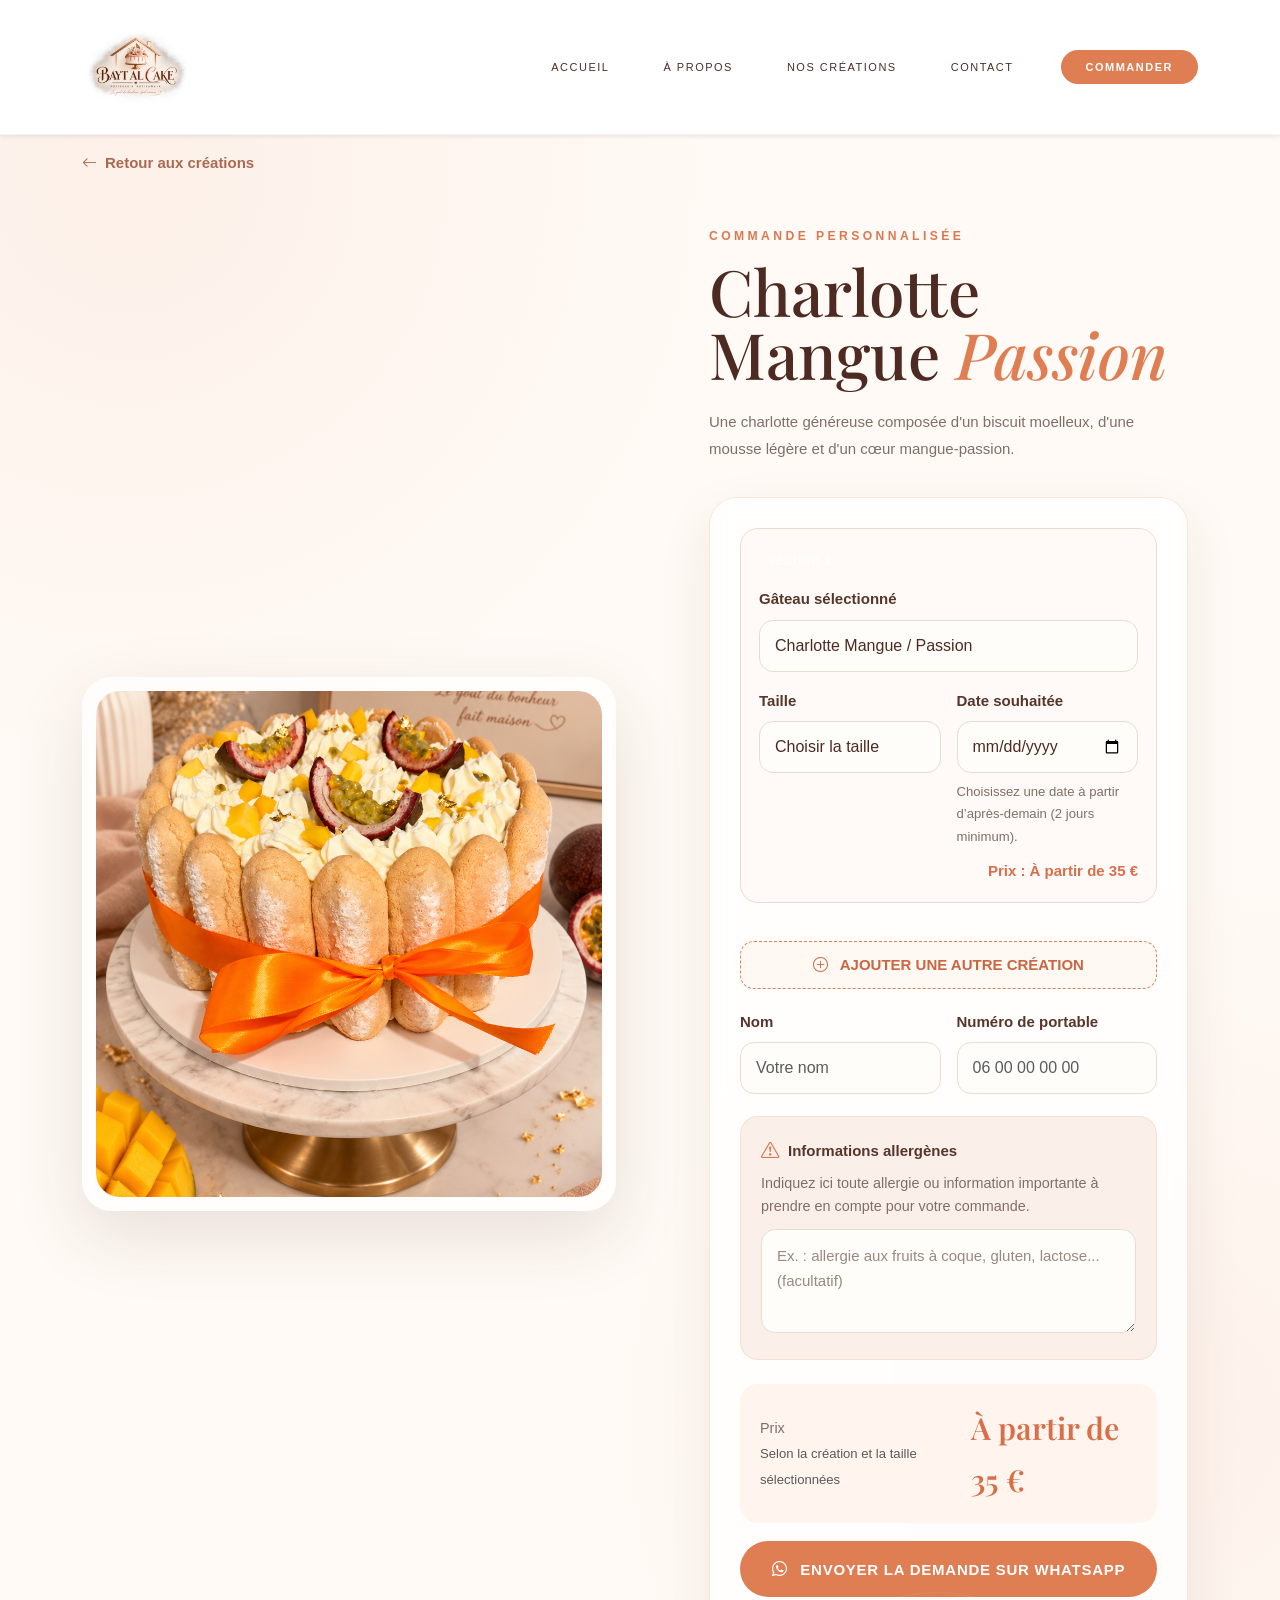
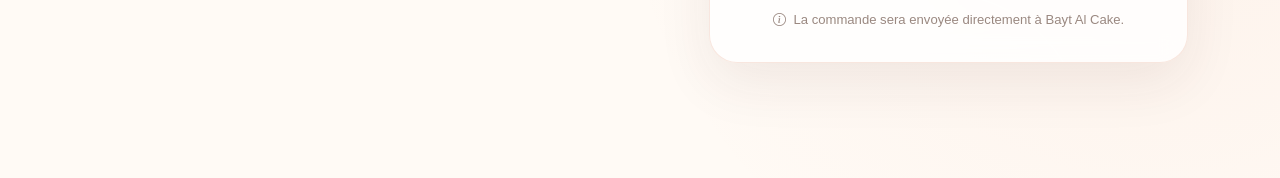
==== commit 2fa416e9: "Modification" ====
--- a/gateau.html
+++ b/gateau.html
@@ -5,10 +5,95 @@
     <meta charset="UTF-8">
     <meta name="viewport" content="width=device-width, initial-scale=1.0">
 
-    <title>Commander un gâteau | Bayt Al Cake</title>
+    <!-- =========================================================
+         SEO
+    ========================================================== -->
+
+    <title>Commander un gâteau | Bayt Al Cake – Pâtisserie artisanale</title>
+
     <meta name="description"
-        content="Personnalisez votre gâteau Bayt Al Cake : parfum, taille et coordonnées. Envoyez votre demande directement par WhatsApp.">
-    <meta name="robots" content="index, follow">
+        content="Commandez votre gâteau chez Bayt Al Cake : charlottes, fraisiers, framboisiers et verrines artisanales. Choisissez votre création, sa taille et votre date, puis envoyez votre demande sur WhatsApp.">
+
+    <meta name="keywords"
+        content="commander gâteau, commande gâteau, pâtisserie artisanale, Bayt Al Cake, charlotte, fraisier, framboisier, verrines, gâteau personnalisé, dessert maison">
+
+    <meta name="author" content="Bayt Al Cake">
+    <meta name="robots" content="index, follow, max-image-preview:large">
+    <meta name="language" content="fr">
+    <meta name="theme-color" content="#4d2b22">
+
+    <!-- URL canonique -->
+    <link rel="canonical" href="https://baytalcake.fr/gateau.html">
+
+    <!-- Open Graph -->
+    <meta property="og:type" content="website">
+    <meta property="og:locale" content="fr_FR">
+    <meta property="og:site_name" content="Bayt Al Cake">
+    <meta property="og:title" content="Commander un gâteau | Bayt Al Cake">
+    <meta property="og:description"
+        content="Choisissez votre création pâtissière, sa taille ou sa quantité et envoyez votre demande de commande directement à Bayt Al Cake.">
+    <meta property="og:url" content="https://baytalcake.fr/gateau.html">
+    <meta property="og:image" content="https://baytalcake.fr/images/gateaux/charlotte-mangue-passion.png">
+    <meta property="og:image:alt" content="Charlotte Mangue Passion - Bayt Al Cake">
+
+    <!-- Twitter / X -->
+    <meta name="twitter:card" content="summary_large_image">
+    <meta name="twitter:title" content="Commander un gâteau | Bayt Al Cake">
+    <meta name="twitter:description"
+        content="Découvrez les créations Bayt Al Cake et préparez votre demande de commande en ligne.">
+    <meta name="twitter:image" content="https://baytalcake.fr/images/gateaux/charlotte-mangue-passion.png">
+    <meta name="twitter:image:alt" content="Charlotte Mangue Passion - Bayt Al Cake">
+
+    <!-- Données structurées Schema.org -->
+    <script type="application/ld+json">
+    {
+        "@context": "https://schema.org",
+        "@type": "WebPage",
+        "name": "Commander un gâteau | Bayt Al Cake",
+        "url": "https://baytalcake.fr/gateau.html",
+        "description": "Page de commande des créations pâtissières artisanales de Bayt Al Cake.",
+        "inLanguage": "fr-FR",
+        "isPartOf": {
+            "@type": "WebSite",
+            "name": "Bayt Al Cake",
+            "url": "https://baytalcake.fr/"
+        },
+        "publisher": {
+            "@type": "Organization",
+            "name": "Bayt Al Cake",
+            "url": "https://baytalcake.fr/",
+            "logo": {
+                "@type": "ImageObject",
+                "url": "https://baytalcake.fr/images/logo.png"
+            }
+        }
+    }
+    </script>
+
+    <!-- Fil d'Ariane pour les moteurs de recherche -->
+    <script type="application/ld+json">
+    {
+        "@context": "https://schema.org",
+        "@type": "BreadcrumbList",
+        "itemListElement": [
+            {
+                "@type": "ListItem",
+                "position": 1,
+                "name": "Accueil",
+                "item": "https://baytalcake.fr/"
+            },
+            {
+                "@type": "ListItem",
+                "position": 2,
+                "name": "Commander un gâteau",
+                "item": "https://baytalcake.fr/gateau.html"
+            }
+        ]
+    }
+    </script>
+
+    <!-- Favicon -->
+    <link rel="icon" type="image/png" href="images/logo.png">
 
     <!-- Bootstrap -->
     <link href="https://cdn.jsdelivr.net/npm/bootstrap@5.3.3/dist/css/bootstrap.min.css" rel="stylesheet">
@@ -463,7 +548,13 @@
 
                                         <div class="col-md-6">
                                             <label for="deliveryDate" class="form-label">Date souhaitée</label>
-                                            <input type="date" class="form-control" id="deliveryDate" name="date" required>
+
+                                            <input type="date" class="form-control" id="deliveryDate" name="date"
+                                                required>
+                                            <small id="dateHelp" style="display:block; margin-top:8px; color:#806f68;">
+                                                Choisissez une date à partir d’après-demain (2 jours minimum).
+                                            </small>
+
                                         </div>
                                     </div>
 
@@ -514,7 +605,8 @@
                                 <div class="price-box">
                                     <div>
                                         <div class="price-label">Prix</div>
-                                        <small class="text-muted" id="priceSubtext">Selon les créations sélectionnées</small>
+                                        <small class="text-muted" id="priceSubtext">Selon les créations
+                                            sélectionnées</small>
                                     </div>
 
                                     <div class="price-value" id="priceDisplay">
@@ -607,7 +699,7 @@
                     image: "images/gateaux/verrine-framboise.png",
                     description: "Une verrine fraîche et délicate à la crème légère et aux framboises fraîches."
                 }
-,
+                ,
                 "Verrine Chocolat": {
                     type: "verrine",
                     image: "images/gateaux/verrine-chocolat.png",
@@ -651,11 +743,14 @@
             const addItemBtn = document.getElementById("addItemBtn");
             const form = document.getElementById("cakeOrderForm");
 
-            // Date minimale : aujourd'hui.
+            // Date minimale : après-demain (délai minimum de 2 jours).
             const today = new Date();
+            today.setDate(today.getDate() + 2);
+
             const localToday = new Date(today.getTime() - today.getTimezoneOffset() * 60000)
                 .toISOString()
                 .split("T")[0];
+
             deliveryDate.min = localToday;
 
             const charlotteAllergens = `
